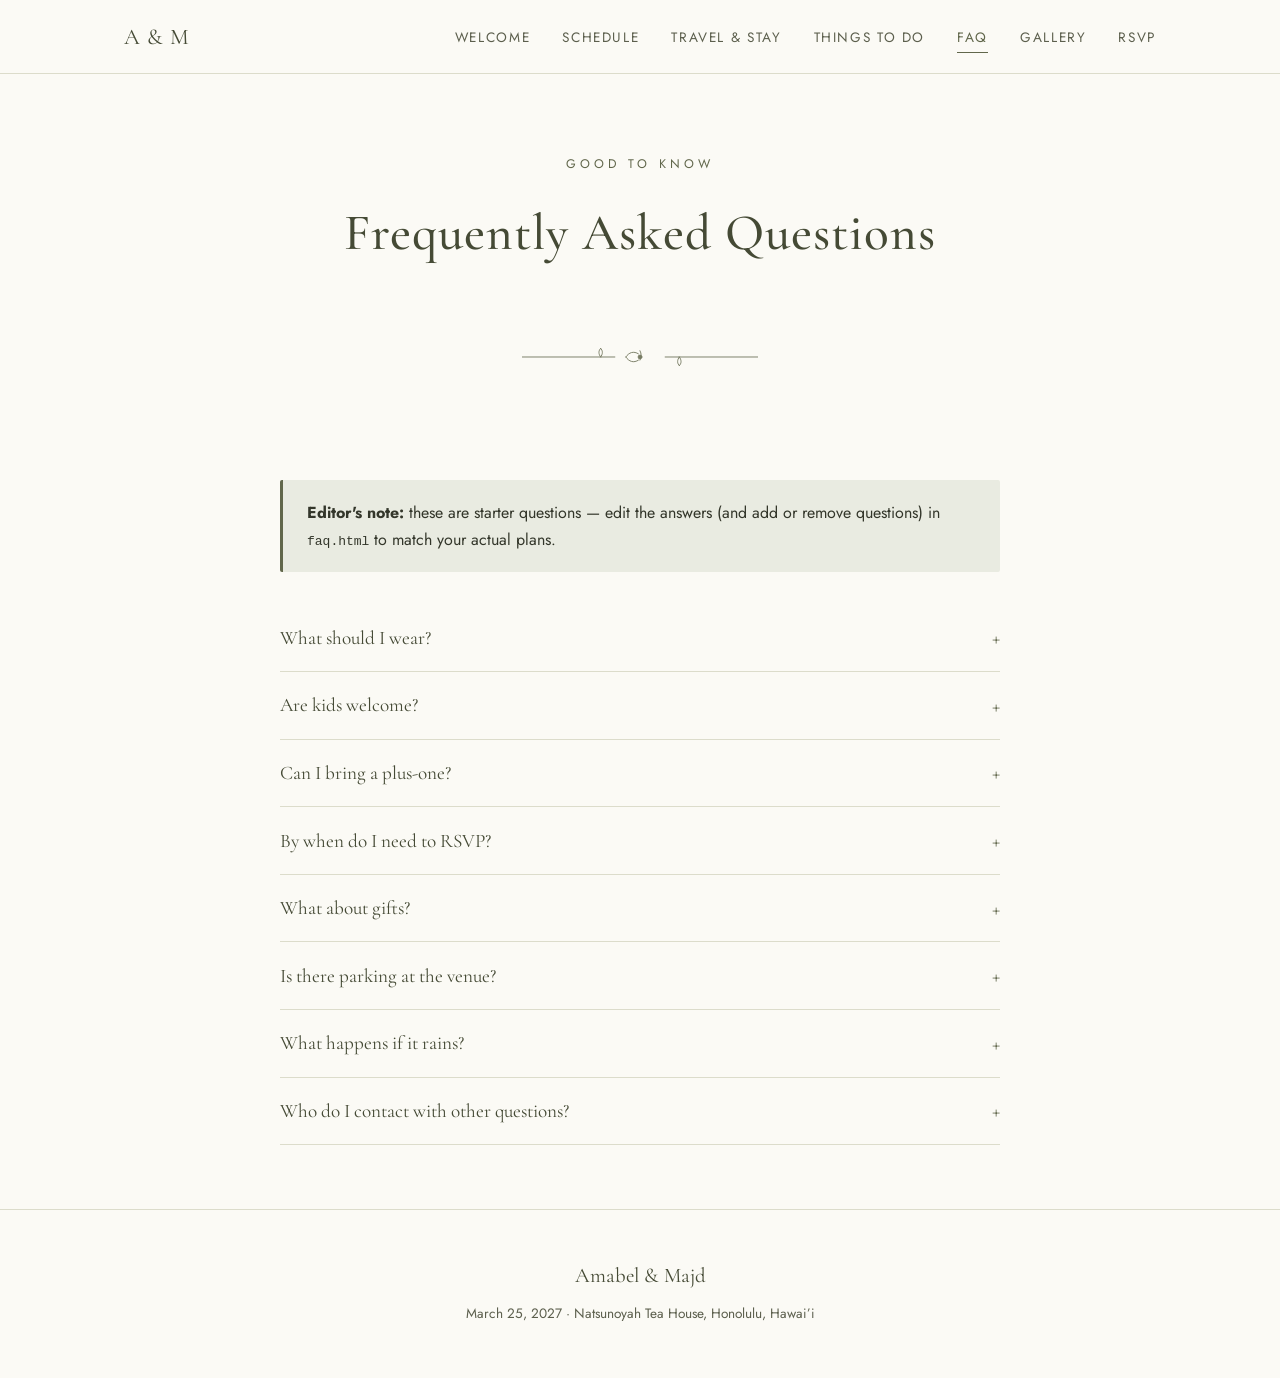
==== faq.html @ 3ba788f6 "Initial wedding website: Welcome, Schedule, Travel, Things to Do, FAQ, Gallery, RSVP pages Co-Author" ====
<!DOCTYPE html>
<html lang="en">
<head>
<meta charset="UTF-8">
<meta name="viewport" content="width=device-width, initial-scale=1.0">
<title>FAQ — Amabel & Majd</title>
<link rel="icon" href="images/favicon.svg" type="image/svg+xml">
<link rel="stylesheet" href="css/style.css">
</head>
<body>

<header class="site-header">
  <nav class="nav">
    <a href="index.html" class="nav-brand">A &amp; M</a>
    <button class="nav-toggle" aria-label="Toggle menu"><span></span><span></span><span></span></button>
    <ul class="nav-links">
      <li><a href="index.html">Welcome</a></li>
      <li><a href="schedule.html">Schedule</a></li>
      <li><a href="travel.html">Travel &amp; Stay</a></li>
      <li><a href="things-to-do.html">Things To Do</a></li>
      <li><a href="faq.html" class="active">FAQ</a></li>
      <li><a href="gallery.html">Gallery</a></li>
      <li><a href="rsvp.html">RSVP</a></li>
    </ul>
  </nav>
</header>

<main>
  <section class="hero" style="padding-bottom:1rem;">
    <span class="eyebrow">Good To Know</span>
    <h1 style="font-size:clamp(2.2rem,5vw,3.2rem);">Frequently Asked Questions</h1>
  </section>

  <div class="divider"><img src="images/divider.svg" alt=""></div>

  <section class="block">
    <div class="container">
      <div class="note-box">
        <strong>Editor's note:</strong> these are starter questions — edit the answers (and add
        or remove questions) in <code>faq.html</code> to match your actual plans.
      </div>

      <div class="faq-list">
        <div class="faq-item">
          <button class="faq-question"><span>What should I wear?</span><span class="icon">+</span></button>
          <div class="faq-answer"><p>
            We're calling it "garden elegant" — think soft, natural tones (sage, cream,
            terracotta, dusty blue) in breathable fabrics. Cocktail attire is a safe bet;
            the ceremony and reception will be outdoors, so leave the stilettos at home.
          </p></div>
        </div>
        <div class="faq-item">
          <button class="faq-question"><span>Are kids welcome?</span><span class="icon">+</span></button>
          <div class="faq-answer"><p>
            We love your little ones, but our wedding will be an adults-only celebration
            (with exceptions for immediate family). Thank you for understanding and for
            arranging care for the evening.
          </p></div>
        </div>
        <div class="faq-item">
          <button class="faq-question"><span>Can I bring a plus-one?</span><span class="icon">+</span></button>
          <div class="faq-answer"><p>
            Due to venue capacity, we're only able to accommodate the guests named on your
            invitation. Please check your invite or reach out to us directly if you have questions.
          </p></div>
        </div>
        <div class="faq-item">
          <button class="faq-question"><span>By when do I need to RSVP?</span><span class="icon">+</span></button>
          <div class="faq-answer"><p>
            Please RSVP by <strong>February 1, 2027</strong> using the form on our
            <a href="rsvp.html">RSVP page</a>.
          </p></div>
        </div>
        <div class="faq-item">
          <button class="faq-question"><span>What about gifts?</span><span class="icon">+</span></button>
          <div class="faq-answer"><p>
            Your presence is truly the only gift we need. If you'd like to celebrate with a
            gift, registry details will be shared closer to the date.
          </p></div>
        </div>
        <div class="faq-item">
          <button class="faq-question"><span>Is there parking at the venue?</span><span class="icon">+</span></button>
          <div class="faq-answer"><p>
            Yes, on-site parking will be available at Natsunoyah Tea House. See the
            <a href="travel.html">Travel &amp; Accommodations</a> page for directions and
            more on getting around.
          </p></div>
        </div>
        <div class="faq-item">
          <button class="faq-question"><span>What happens if it rains?</span><span class="icon">+</span></button>
          <div class="faq-answer"><p>
            The venue has a covered backup area, so the celebration will go on rain or
            shine. We'll share any last-minute changes directly with guests if needed.
          </p></div>
        </div>
        <div class="faq-item">
          <button class="faq-question"><span>Who do I contact with other questions?</span><span class="icon">+</span></button>
          <div class="faq-answer"><p>
            Feel free to reach out to either of us directly — we're happy to help with
            anything not covered here.
          </p></div>
        </div>
      </div>
    </div>
  </section>
</main>

<footer class="site-footer">
  <div class="footer-names">Amabel &amp; Majd</div>
  <p>March 25, 2027 &middot; Natsunoyah Tea House, Honolulu, Hawai&rsquo;i</p>
</footer>

<script src="js/script.js"></script>
</body>
</html>
---- css/style.css ----
/* ===========================================================
   Amabel & Majd — Wedding Site
   Elegant / natural / folklore theme
   =========================================================== */

@import url('https://fonts.googleapis.com/css2?family=Cormorant+Garamond:ital,wght@0,400;0,500;0,600;1,400&family=Jost:wght@300;400;500;600&display=swap');

:root {
  --sage: #61674B;
  --sage-dark: #454a35;
  --sage-light: #9aa07c;
  --sage-pale: #e9ebe1;
  --cream: #fbfaf5;
  --white: #ffffff;
  --ink: #33362a;
  --ink-soft: #5c5f4d;
  --border: #dcdccb;
  --shadow: 0 10px 30px rgba(51, 54, 42, 0.08);
  --max-width: 1080px;
  --serif: 'Cormorant Garamond', 'Times New Roman', serif;
  --sans: 'Jost', 'Helvetica Neue', Arial, sans-serif;
}

* { box-sizing: border-box; }

html { scroll-behavior: smooth; }

body {
  margin: 0;
  font-family: var(--sans);
  color: var(--ink);
  background: var(--cream);
  line-height: 1.7;
  -webkit-font-smoothing: antialiased;
}

img { max-width: 100%; display: block; }

a { color: inherit; text-decoration: none; }

h1, h2, h3, h4 {
  font-family: var(--serif);
  font-weight: 500;
  color: var(--sage-dark);
  margin: 0 0 0.5em;
  letter-spacing: 0.02em;
}

h1 { font-size: clamp(2.6rem, 6vw, 4.4rem); }
h2 { font-size: clamp(1.8rem, 4vw, 2.6rem); text-align: center; }
h3 { font-size: 1.5rem; }

p { margin: 0 0 1em; }

.eyebrow {
  display: block;
  font-family: var(--sans);
  font-size: 0.78rem;
  letter-spacing: 0.32em;
  text-transform: uppercase;
  color: var(--sage);
  text-align: center;
  margin-bottom: 0.9rem;
}

.container {
  max-width: var(--max-width);
  margin: 0 auto;
  padding: 0 1.5rem;
}

/* ---------- Header / Nav ---------- */

.site-header {
  position: sticky;
  top: 0;
  z-index: 100;
  background: rgba(251, 250, 245, 0.92);
  backdrop-filter: blur(6px);
  border-bottom: 1px solid var(--border);
}

.nav {
  display: flex;
  align-items: center;
  justify-content: space-between;
  padding: 1.1rem 1.5rem;
  max-width: var(--max-width);
  margin: 0 auto;
}

.nav-brand {
  font-family: var(--serif);
  font-size: 1.4rem;
  color: var(--sage-dark);
  letter-spacing: 0.05em;
}

.nav-links {
  display: flex;
  gap: 2rem;
  list-style: none;
  margin: 0;
  padding: 0;
}

.nav-links a {
  font-size: 0.85rem;
  letter-spacing: 0.12em;
  text-transform: uppercase;
  color: var(--ink-soft);
  padding-bottom: 0.3rem;
  border-bottom: 1px solid transparent;
  transition: color 0.2s, border-color 0.2s;
}

.nav-links a:hover,
.nav-links a.active {
  color: var(--sage);
  border-color: var(--sage);
}

.nav-toggle {
  display: none;
  background: none;
  border: none;
  cursor: pointer;
  padding: 0.4rem;
}

.nav-toggle span {
  display: block;
  width: 26px;
  height: 2px;
  background: var(--sage-dark);
  margin: 5px 0;
  transition: 0.25s;
}

@media (max-width: 780px) {
  .nav-toggle { display: block; }
  .nav-links {
    position: absolute;
    top: 100%;
    left: 0;
    right: 0;
    flex-direction: column;
    background: var(--cream);
    border-bottom: 1px solid var(--border);
    padding: 1rem 1.5rem 1.5rem;
    gap: 1rem;
    display: none;
  }
  .nav-links.open { display: flex; }
}

/* ---------- Hero ---------- */

.hero {
  text-align: center;
  padding: 5rem 1.5rem 4rem;
}

.hero .monogram-frame {
  width: 210px;
  margin: 0 auto 1.5rem;
}

.hero h1 {
  margin-bottom: 0.3rem;
}

.hero .names-sep {
  color: var(--sage-light);
  font-style: italic;
  margin: 0 0.4em;
}

.hero .date-line {
  font-family: var(--serif);
  font-size: 1.4rem;
  color: var(--ink-soft);
  margin-top: 0.6rem;
}

.hero .place-line {
  font-size: 0.95rem;
  letter-spacing: 0.15em;
  text-transform: uppercase;
  color: var(--sage);
  margin-top: 0.3rem;
}

/* ---------- Divider ---------- */

.divider {
  display: flex;
  align-items: center;
  justify-content: center;
  gap: 1rem;
  margin: 3rem auto;
  max-width: 320px;
}
.divider img { height: 22px; width: auto; opacity: 0.85; }

/* ---------- Countdown ---------- */

.countdown {
  display: flex;
  justify-content: center;
  gap: clamp(1rem, 4vw, 2.5rem);
  margin: 2.5rem 0;
  flex-wrap: wrap;
}

.countdown .unit {
  text-align: center;
  min-width: 70px;
}

.countdown .num {
  font-family: var(--serif);
  font-size: clamp(2rem, 5vw, 3rem);
  color: var(--sage-dark);
  display: block;
  line-height: 1;
}

.countdown .label {
  font-size: 0.7rem;
  letter-spacing: 0.18em;
  text-transform: uppercase;
  color: var(--ink-soft);
}

/* ---------- Sections ---------- */

section.block {
  padding: 4rem 0;
}

section.block.alt {
  background: var(--white);
  border-top: 1px solid var(--border);
  border-bottom: 1px solid var(--border);
}

.lede {
  max-width: 640px;
  margin: 0 auto 2.5rem;
  text-align: center;
  color: var(--ink-soft);
  font-size: 1.08rem;
}

/* ---------- Buttons ---------- */

.btn {
  display: inline-block;
  padding: 0.85rem 2.1rem;
  border: 1px solid var(--sage);
  color: var(--sage-dark);
  font-size: 0.82rem;
  letter-spacing: 0.16em;
  text-transform: uppercase;
  border-radius: 2px;
  transition: background 0.2s, color 0.2s;
  background: transparent;
}

.btn:hover { background: var(--sage); color: var(--white); }

.btn-solid {
  background: var(--sage);
  color: var(--white);
}
.btn-solid:hover { background: var(--sage-dark); }

.btn-row {
  display: flex;
  justify-content: center;
  gap: 1rem;
  flex-wrap: wrap;
  margin-top: 1.5rem;
}

/* ---------- Cards / grid ---------- */

.card-grid {
  display: grid;
  grid-template-columns: repeat(auto-fit, minmax(240px, 1fr));
  gap: 1.75rem;
}

.card {
  background: var(--white);
  border: 1px solid var(--border);
  border-radius: 4px;
  padding: 1.75rem;
  box-shadow: var(--shadow);
}

.card h3 {
  color: var(--sage-dark);
}

.card .tag {
  display: inline-block;
  font-size: 0.7rem;
  letter-spacing: 0.14em;
  text-transform: uppercase;
  color: var(--sage);
  border: 1px solid var(--sage-pale);
  background: var(--sage-pale);
  padding: 0.25rem 0.6rem;
  border-radius: 2px;
  margin-bottom: 0.75rem;
}

/* ---------- Timeline (schedule) ---------- */

.timeline {
  max-width: 640px;
  margin: 0 auto;
  position: relative;
  padding-left: 2.2rem;
  border-left: 1px solid var(--sage-light);
}

.timeline-item {
  position: relative;
  margin-bottom: 2.5rem;
}

.timeline-item::before {
  content: '';
  position: absolute;
  left: -2.55rem;
  top: 0.35rem;
  width: 10px;
  height: 10px;
  border-radius: 50%;
  background: var(--sage);
  border: 3px solid var(--cream);
  box-shadow: 0 0 0 1px var(--sage-light);
}

.timeline-item .time {
  font-family: var(--serif);
  font-size: 1.2rem;
  color: var(--sage-dark);
  display: block;
}

.timeline-item h3 { margin: 0.15rem 0 0.3rem; }
.timeline-item p { color: var(--ink-soft); margin-bottom: 0; }

/* ---------- FAQ accordion ---------- */

.faq-list { max-width: 720px; margin: 0 auto; }

.faq-item {
  border-bottom: 1px solid var(--border);
}

.faq-question {
  width: 100%;
  text-align: left;
  background: none;
  border: none;
  cursor: pointer;
  padding: 1.3rem 0;
  font-family: var(--serif);
  font-size: 1.2rem;
  color: var(--sage-dark);
  display: flex;
  justify-content: space-between;
  align-items: center;
  gap: 1rem;
}

.faq-question .icon {
  font-size: 1.3rem;
  color: var(--sage);
  transition: transform 0.25s;
  flex-shrink: 0;
}

.faq-item.open .faq-question .icon { transform: rotate(45deg); }

.faq-answer {
  max-height: 0;
  overflow: hidden;
  transition: max-height 0.3s ease;
  color: var(--ink-soft);
}

.faq-answer p { padding-bottom: 1.3rem; }

/* ---------- Map / travel ---------- */

.map-frame {
  width: 100%;
  height: 380px;
  border: 1px solid var(--border);
  border-radius: 4px;
  overflow: hidden;
  box-shadow: var(--shadow);
}
.map-frame iframe { width: 100%; height: 100%; border: 0; }

.venue-address {
  text-align: center;
  font-size: 1.05rem;
  color: var(--ink-soft);
  margin-top: 1rem;
}

/* ---------- Gallery ---------- */

.gallery-grid {
  display: grid;
  grid-template-columns: repeat(auto-fill, minmax(220px, 1fr));
  gap: 0.75rem;
}

.gallery-grid figure {
  margin: 0;
  overflow: hidden;
  border-radius: 3px;
  aspect-ratio: 4 / 5;
  background: var(--sage-pale);
  cursor: pointer;
}

.gallery-grid img {
  width: 100%;
  height: 100%;
  object-fit: cover;
  transition: transform 0.4s ease;
}

.gallery-grid figure:hover img { transform: scale(1.05); }

.gallery-placeholder {
  width: 100%;
  height: 100%;
  display: flex;
  align-items: center;
  justify-content: center;
  color: var(--sage);
  font-family: var(--serif);
  font-size: 0.95rem;
  text-align: center;
  padding: 1rem;
}

.lightbox {
  position: fixed;
  inset: 0;
  background: rgba(51, 54, 42, 0.92);
  display: none;
  align-items: center;
  justify-content: center;
  z-index: 200;
  padding: 2rem;
}
.lightbox.open { display: flex; }
.lightbox img { max-width: 90vw; max-height: 85vh; border-radius: 3px; }
.lightbox-close {
  position: absolute;
  top: 1.5rem;
  right: 1.8rem;
  color: var(--white);
  font-size: 2rem;
  cursor: pointer;
  line-height: 1;
}

/* ---------- Footer ---------- */

.site-footer {
  text-align: center;
  padding: 3rem 1.5rem 2.5rem;
  color: var(--ink-soft);
  font-size: 0.85rem;
  border-top: 1px solid var(--border);
}

.site-footer .footer-names {
  font-family: var(--serif);
  font-size: 1.3rem;
  color: var(--sage-dark);
  margin-bottom: 0.5rem;
}

/* ---------- Misc ---------- */

.note-box {
  background: var(--sage-pale);
  border-left: 3px solid var(--sage);
  padding: 1.2rem 1.5rem;
  border-radius: 2px;
  max-width: 720px;
  margin: 0 auto 2rem;
}

ul.plain { padding-left: 1.2rem; color: var(--ink-soft); }
ul.plain li { margin-bottom: 0.5rem; }

.two-col {
  display: grid;
  grid-template-columns: 1fr 1fr;
  gap: 2.5rem;
}
@media (max-width: 720px) {
  .two-col { grid-template-columns: 1fr; }
}
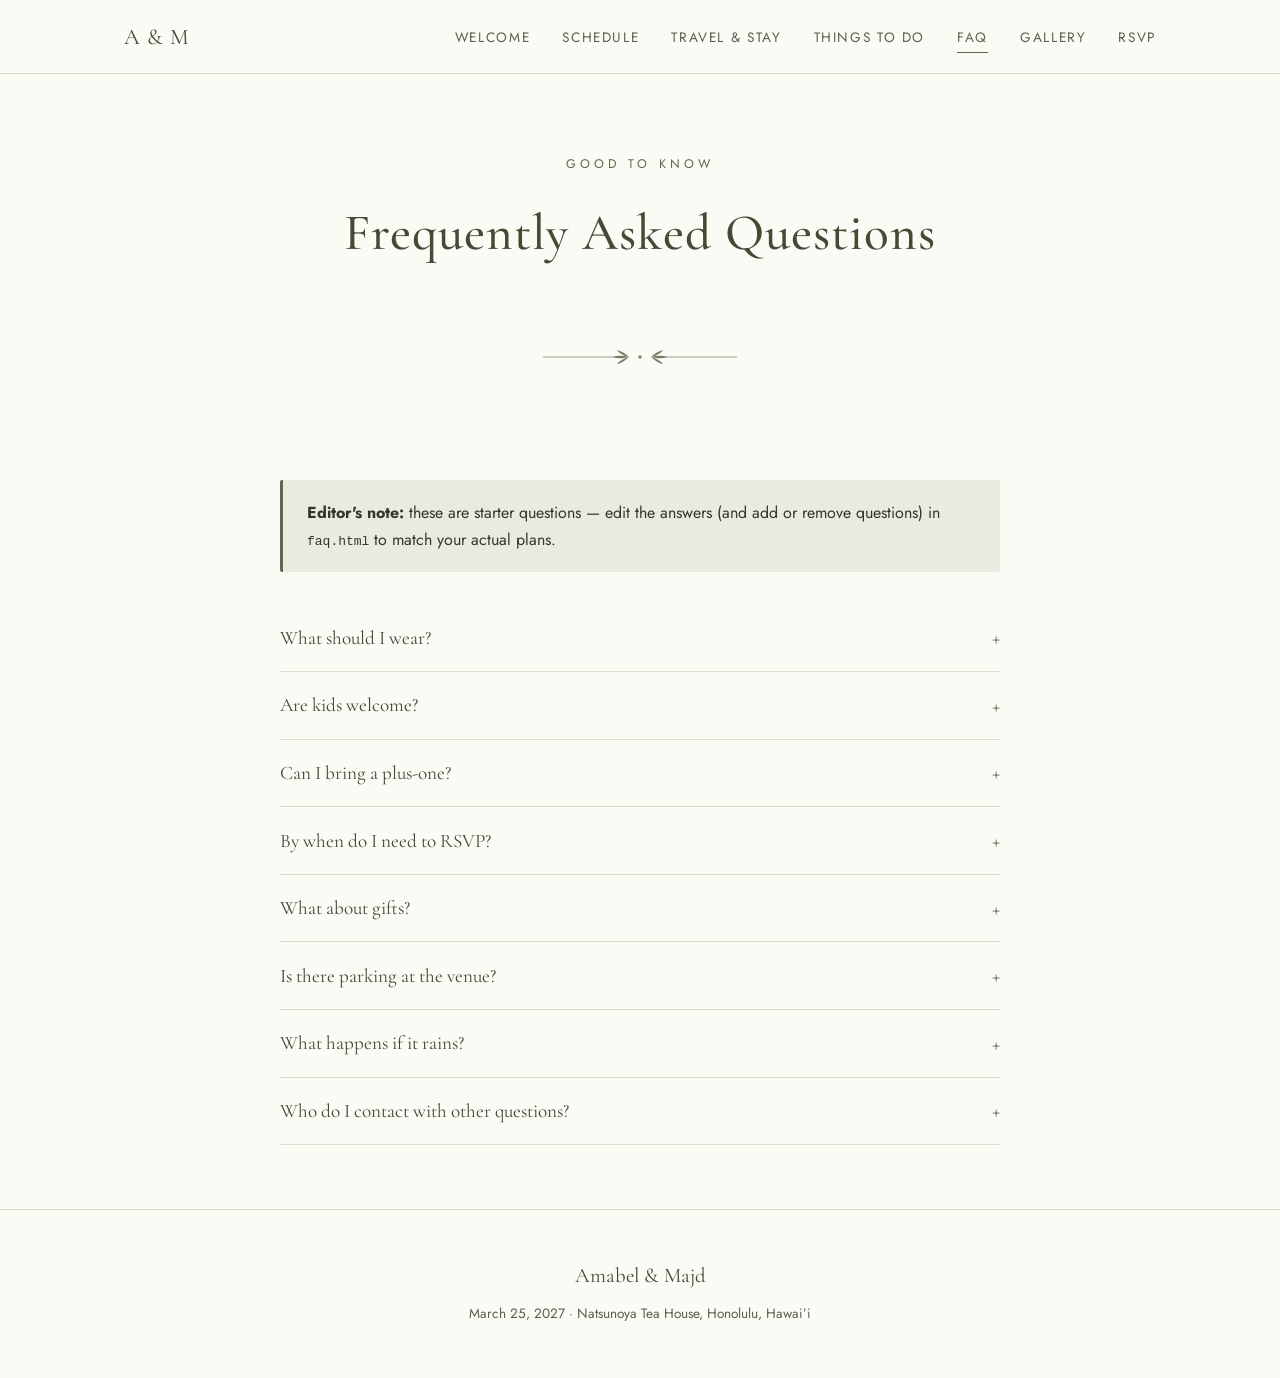
==== commit 5eb1ed36: "Fix venue spelling, restructure travel page, add tropical wreath/divider art - Fix "Natsunoyah" -> "" ====
--- a/faq.html
+++ b/faq.html
@@ -81,7 +81,7 @@
         <div class="faq-item">
           <button class="faq-question"><span>Is there parking at the venue?</span><span class="icon">+</span></button>
           <div class="faq-answer"><p>
-            Yes, on-site parking will be available at Natsunoyah Tea House. See the
+            Yes, on-site parking will be available at Natsunoya Tea House. See the
             <a href="travel.html">Travel &amp; Accommodations</a> page for directions and
             more on getting around.
           </p></div>
@@ -107,7 +107,7 @@
 
 <footer class="site-footer">
   <div class="footer-names">Amabel &amp; Majd</div>
-  <p>March 25, 2027 &middot; Natsunoyah Tea House, Honolulu, Hawai&rsquo;i</p>
+  <p>March 25, 2027 &middot; Natsunoya Tea House, Honolulu, Hawai&rsquo;i</p>
 </footer>
 
 <script src="js/script.js"></script>
--- a/css/style.css
+++ b/css/style.css
@@ -409,6 +409,22 @@
 }
 .map-frame iframe { width: 100%; height: 100%; border: 0; }
 
+.form-frame {
+  max-width: 720px;
+  margin: 0 auto;
+  border: 1px solid var(--border);
+  border-radius: 4px;
+  overflow: hidden;
+  box-shadow: var(--shadow);
+  background: var(--white);
+}
+.form-frame iframe {
+  width: 100%;
+  height: 1400px;
+  border: 0;
+  display: block;
+}
+
 .venue-address {
   text-align: center;
   font-size: 1.05rem;
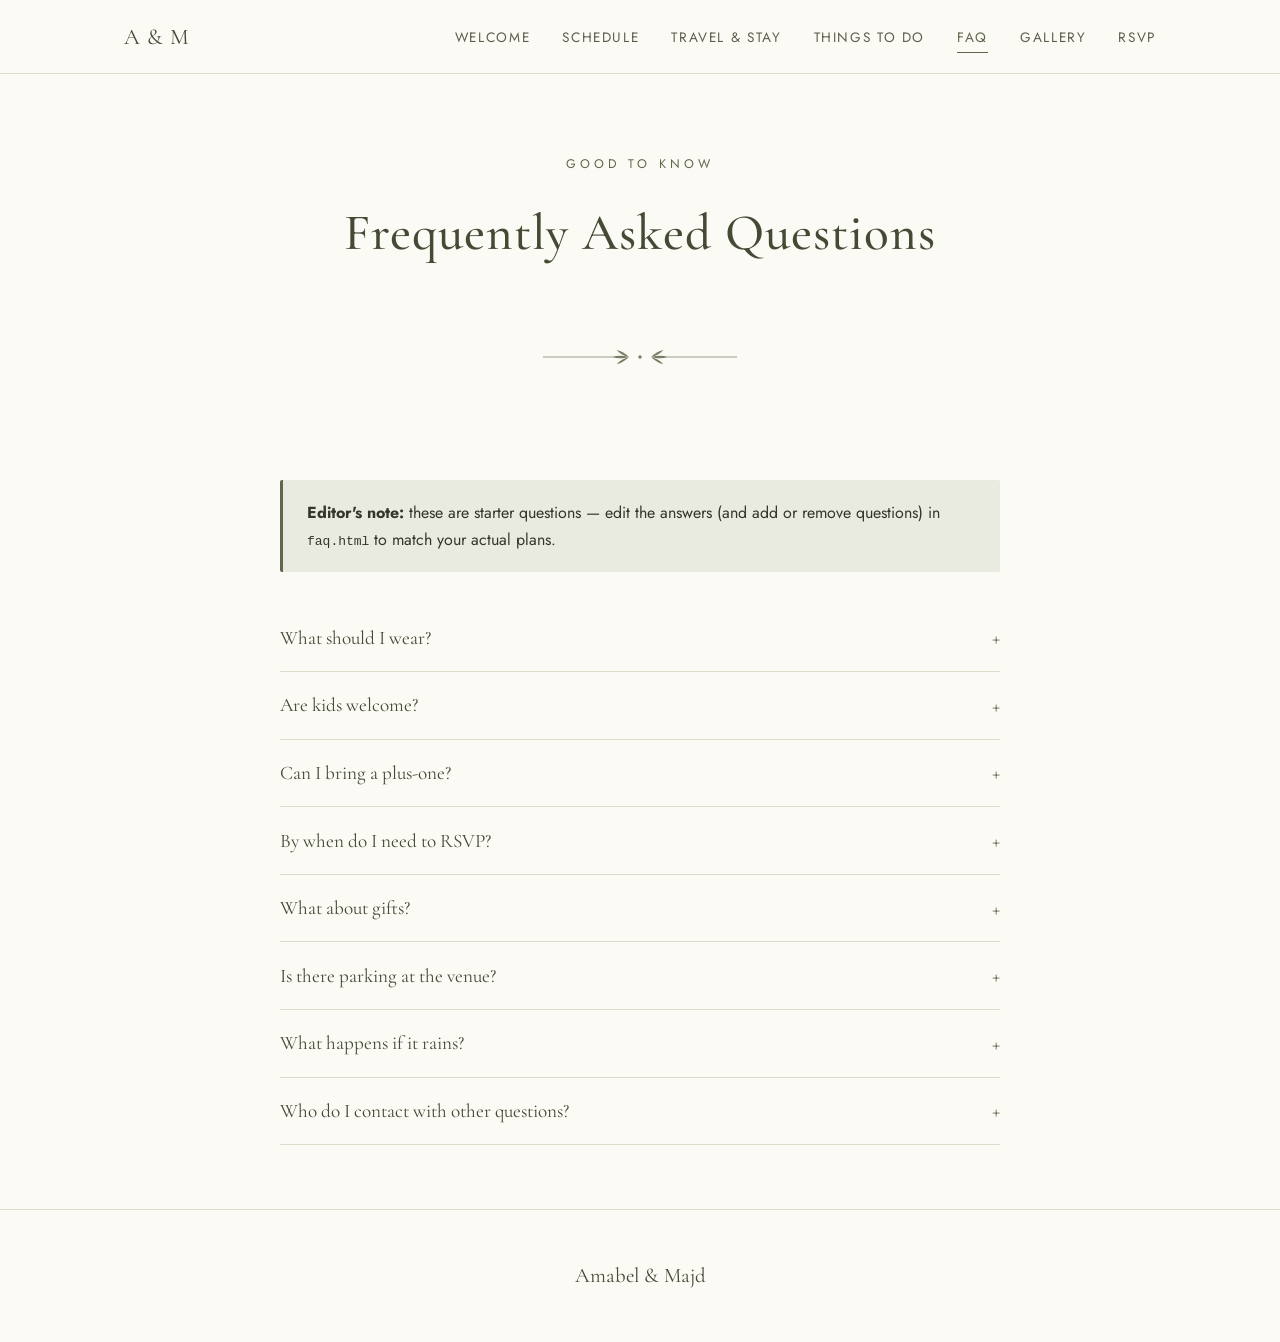
==== commit 9f0b9899: "Remove date/venue line from site footer Co-Authored-By: Claude Sonnet 5 <noreply@anthropic.com> Clau" ====
--- a/faq.html
+++ b/faq.html
@@ -107,7 +107,6 @@
 
 <footer class="site-footer">
   <div class="footer-names">Amabel &amp; Majd</div>
-  <p>March 25, 2027 &middot; Natsunoya Tea House, Honolulu, Hawai&rsquo;i</p>
 </footer>
 
 <script src="js/script.js"></script>
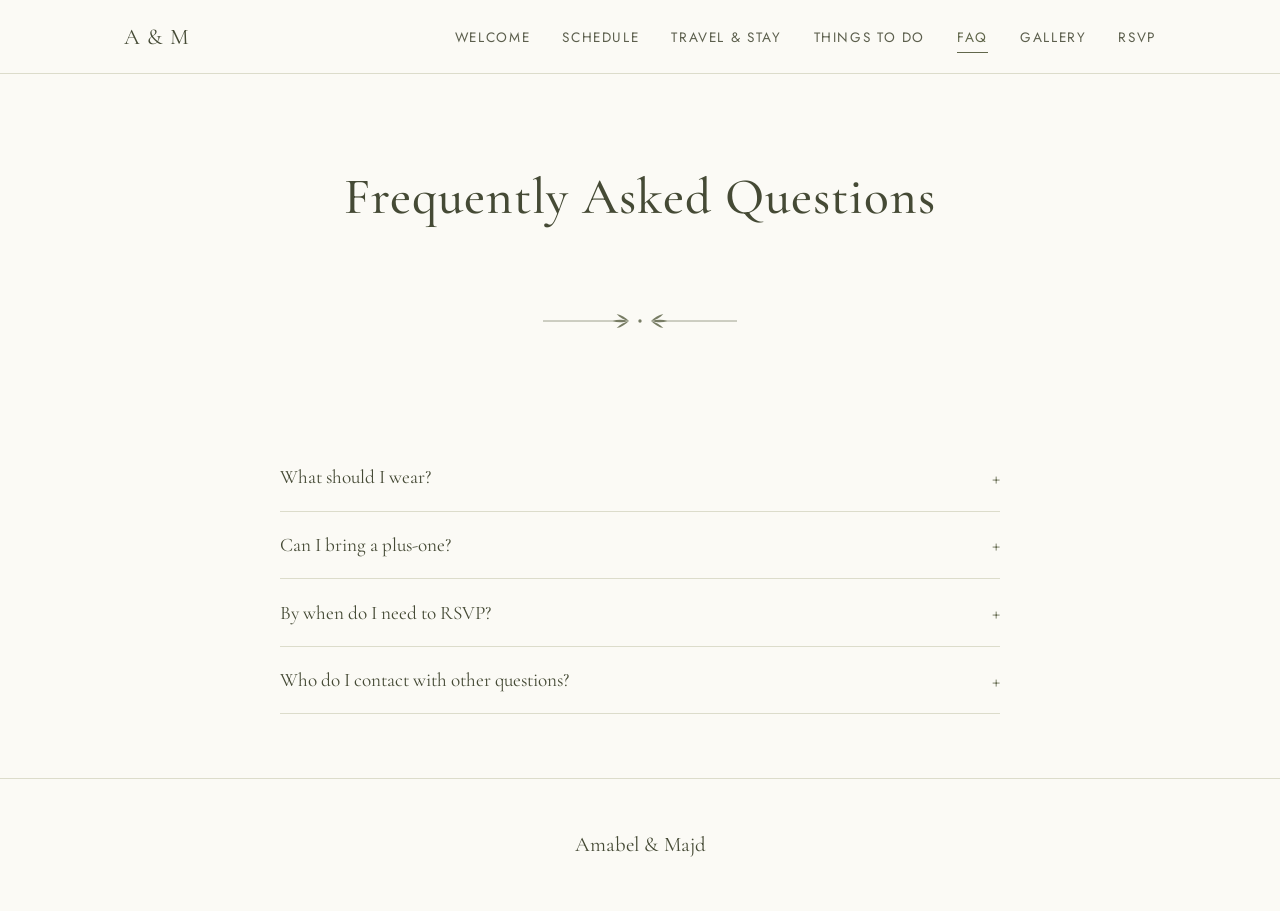
==== commit 976e393f: "Update Natsunoya photos, trim FAQ/schedule content, add photo captions - Replace Natsunoya historica" ====
--- a/faq.html
+++ b/faq.html
@@ -27,7 +27,6 @@
 
 <main>
   <section class="hero" style="padding-bottom:1rem;">
-    <span class="eyebrow">Good To Know</span>
     <h1 style="font-size:clamp(2.2rem,5vw,3.2rem);">Frequently Asked Questions</h1>
   </section>
 
@@ -35,62 +34,29 @@
 
   <section class="block">
     <div class="container">
-      <div class="note-box">
-        <strong>Editor's note:</strong> these are starter questions — edit the answers (and add
-        or remove questions) in <code>faq.html</code> to match your actual plans.
-      </div>
-
       <div class="faq-list">
         <div class="faq-item">
           <button class="faq-question"><span>What should I wear?</span><span class="icon">+</span></button>
           <div class="faq-answer"><p>
-            We're calling it "garden elegant" — think soft, natural tones (sage, cream,
-            terracotta, dusty blue) in breathable fabrics. Cocktail attire is a safe bet;
-            the ceremony and reception will be outdoors, so leave the stilettos at home.
-          </p></div>
-        </div>
-        <div class="faq-item">
-          <button class="faq-question"><span>Are kids welcome?</span><span class="icon">+</span></button>
-          <div class="faq-answer"><p>
-            We love your little ones, but our wedding will be an adults-only celebration
-            (with exceptions for immediate family). Thank you for understanding and for
-            arranging care for the evening.
+            Please dress in whatever makes you feel most comfortable and confident. For
+            inspiration, look toward &lsquo;aloha formal&rsquo;, &lsquo;festive&rsquo;, or
+            &lsquo;semi-formal&rsquo; wedding attire.
           </p></div>
         </div>
         <div class="faq-item">
           <button class="faq-question"><span>Can I bring a plus-one?</span><span class="icon">+</span></button>
           <div class="faq-answer"><p>
-            Due to venue capacity, we're only able to accommodate the guests named on your
-            invitation. Please check your invite or reach out to us directly if you have questions.
+            If you want to bring a plus one that is not listed on your invitation, please
+            contact us ASAP. We will do our best to accommodate you but can't make any
+            guarantees.
           </p></div>
         </div>
         <div class="faq-item">
           <button class="faq-question"><span>By when do I need to RSVP?</span><span class="icon">+</span></button>
           <div class="faq-answer"><p>
-            Please RSVP by <strong>February 1, 2027</strong> using the form on our
+            RSVPing as soon as possible is very appreciated as it helps us plan! Please
+            RSVP by <strong>January 15, 2027</strong> using the form on our
             <a href="rsvp.html">RSVP page</a>.
-          </p></div>
-        </div>
-        <div class="faq-item">
-          <button class="faq-question"><span>What about gifts?</span><span class="icon">+</span></button>
-          <div class="faq-answer"><p>
-            Your presence is truly the only gift we need. If you'd like to celebrate with a
-            gift, registry details will be shared closer to the date.
-          </p></div>
-        </div>
-        <div class="faq-item">
-          <button class="faq-question"><span>Is there parking at the venue?</span><span class="icon">+</span></button>
-          <div class="faq-answer"><p>
-            Yes, on-site parking will be available at Natsunoya Tea House. See the
-            <a href="travel.html">Travel &amp; Accommodations</a> page for directions and
-            more on getting around.
-          </p></div>
-        </div>
-        <div class="faq-item">
-          <button class="faq-question"><span>What happens if it rains?</span><span class="icon">+</span></button>
-          <div class="faq-answer"><p>
-            The venue has a covered backup area, so the celebration will go on rain or
-            shine. We'll share any last-minute changes directly with guests if needed.
           </p></div>
         </div>
         <div class="faq-item">
--- a/css/style.css
+++ b/css/style.css
@@ -355,6 +355,16 @@
 .timeline-item h3 { margin: 0.15rem 0 0.3rem; }
 .timeline-item p { color: var(--ink-soft); margin-bottom: 0; }
 
+.timeline-subhead {
+  max-width: 640px;
+  margin: 0 auto 1rem;
+  font-family: var(--sans);
+  font-size: 0.78rem;
+  letter-spacing: 0.28em;
+  text-transform: uppercase;
+  color: var(--sage-dark);
+}
+
 /* ---------- FAQ accordion ---------- */
 
 .faq-list { max-width: 720px; margin: 0 auto; }
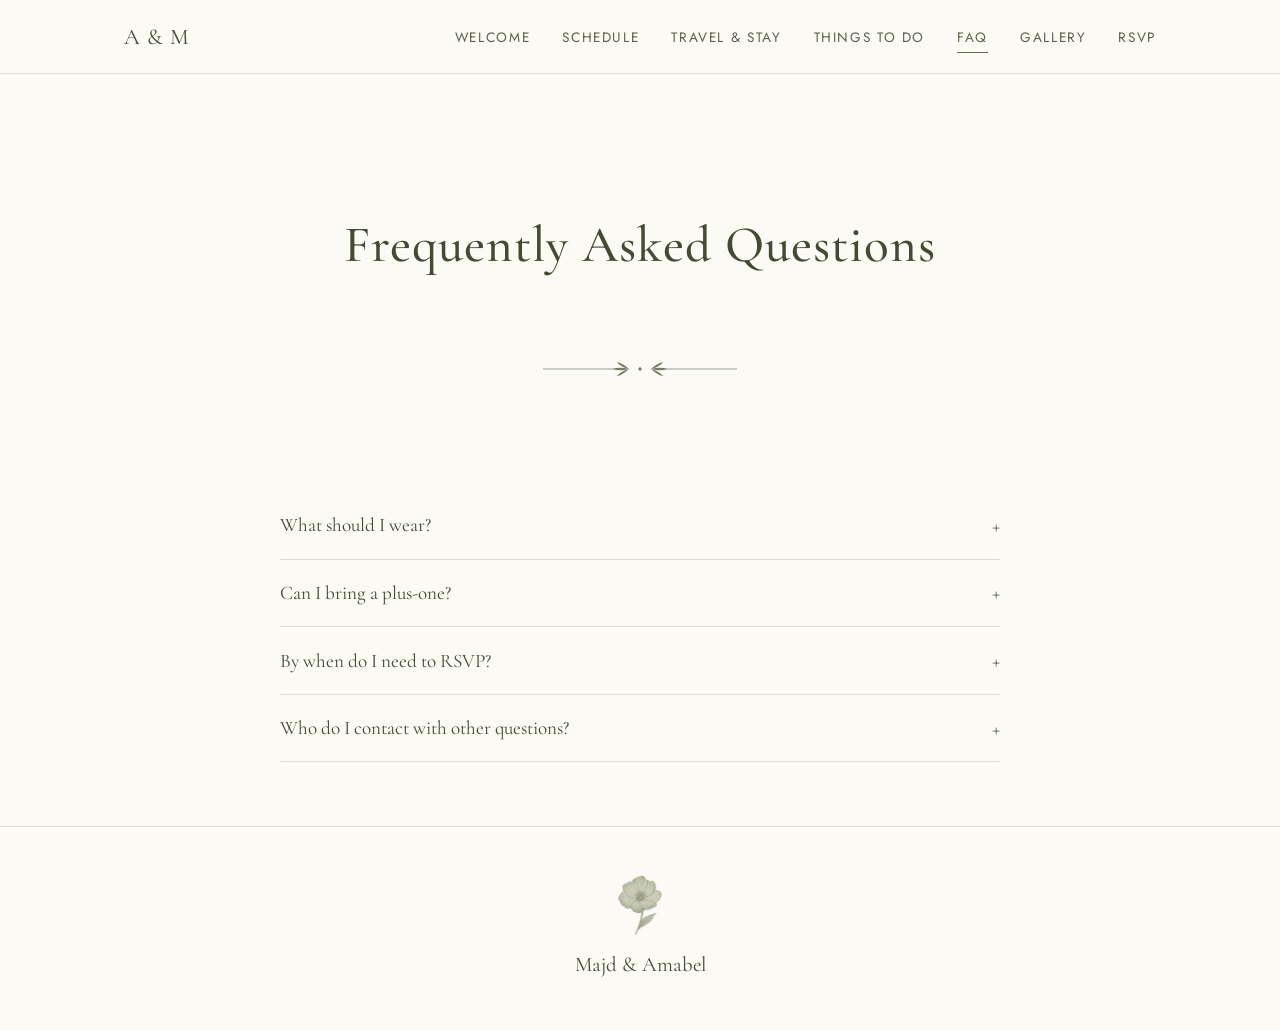
==== commit 8858b256: "Add floral decor accents and swap name order to Majd & Amabel Incorporate hand-cropped botanical ill" ====
--- a/faq.html
+++ b/faq.html
@@ -3,7 +3,7 @@
 <head>
 <meta charset="UTF-8">
 <meta name="viewport" content="width=device-width, initial-scale=1.0">
-<title>FAQ — Amabel & Majd</title>
+<title>FAQ — Majd & Amabel</title>
 <link rel="icon" href="images/favicon.svg" type="image/svg+xml">
 <link rel="stylesheet" href="css/style.css">
 </head>
@@ -72,7 +72,8 @@
 </main>
 
 <footer class="site-footer">
-  <div class="footer-names">Amabel &amp; Majd</div>
+  <img class="footer-sprig" src="images/decor/flower-single.png" alt="">
+  <div class="footer-names">Majd &amp; Amabel</div>
 </footer>
 
 <script src="js/script.js"></script>
--- a/css/style.css
+++ b/css/style.css
@@ -158,7 +158,7 @@
 
 .hero {
   text-align: center;
-  padding: 5rem 1.5rem 4rem;
+  padding: 8rem 1.5rem 8rem;
 }
 
 .hero .monogram-frame {
@@ -166,9 +166,47 @@
   margin: 0 auto 1.5rem;
 }
 
+.hero-decorated {
+  position: relative;
+  overflow: hidden;
+}
+
+.hero-decor {
+  position: absolute;
+  width: clamp(390px, 60vw, 740px);
+  height: auto;
+  opacity: 0.85;
+  pointer-events: none;
+  z-index: 0;
+}
+
+.hero-decor-right {
+  top: -0.5rem;
+  right: 30rem;
+  transform: scaleX(-1);
+}
+
+.hero-decorated > *:not(.hero-decor) {
+  position: relative;
+  z-index: 1;
+}
+
+@media (max-width: 640px) {
+  .hero-decor { width: 150px; opacity: 0.6; }
+}
+
 .hero h1 {
   margin-bottom: 0.3rem;
 }
+
+.hero h1.hero-names {
+  display: grid;
+  grid-template-columns: 1fr auto 1fr;
+  align-items: baseline;
+}
+
+.hero-names .name-left { text-align: right; }
+.hero-names .name-right { text-align: left; }
 
 .hero .names-sep {
   color: var(--sage-light);
@@ -202,6 +240,16 @@
   max-width: 320px;
 }
 .divider img { height: 22px; width: auto; opacity: 0.85; }
+
+.divider-floral {
+  max-width: 800px;
+  margin-top: -3rem;
+}
+.divider-floral img {
+  height: auto;
+  width: 100%;
+  opacity: 0.9;
+}
 
 /* ---------- Countdown ---------- */
 
@@ -435,6 +483,160 @@
   display: block;
 }
 
+/* ---------- RSVP form ---------- */
+
+.rsvp-panel {
+  max-width: 640px;
+  margin: 0 auto;
+  background: var(--white);
+  border: 1px solid var(--border);
+  border-radius: 4px;
+  box-shadow: var(--shadow);
+  padding: 2.25rem clamp(1.5rem, 5vw, 3rem);
+}
+
+.rsvp-field {
+  margin-bottom: 1.8rem;
+}
+
+.rsvp-field:last-of-type {
+  margin-bottom: 0;
+}
+
+.rsvp-field-label {
+  display: block;
+  font-family: var(--sans);
+  font-size: 0.78rem;
+  letter-spacing: 0.14em;
+  text-transform: uppercase;
+  color: var(--sage-dark);
+  margin-bottom: 0.7rem;
+}
+
+.rsvp-field input[type="text"],
+.rsvp-field input[type="email"],
+.rsvp-field textarea {
+  width: 100%;
+  padding: 0.85rem 1rem;
+  border: 1px solid var(--border);
+  border-radius: 3px;
+  background: var(--cream);
+  font-family: var(--sans);
+  font-size: 1rem;
+  color: var(--ink);
+  transition: border-color 0.2s, background 0.2s;
+}
+
+.rsvp-field input[type="text"]:focus,
+.rsvp-field input[type="email"]:focus,
+.rsvp-field textarea:focus {
+  outline: none;
+  border-color: var(--sage);
+  background: var(--white);
+}
+
+.rsvp-field textarea {
+  min-height: 100px;
+  resize: vertical;
+  font-family: var(--sans);
+  line-height: 1.6;
+}
+
+.rsvp-hint {
+  font-size: 0.85rem;
+  color: var(--ink-soft);
+  margin: 0.7rem 0 0;
+}
+
+.choice-group {
+  display: flex;
+  gap: 0.6rem;
+  flex-wrap: wrap;
+}
+
+.choice {
+  position: relative;
+  display: inline-block;
+}
+
+.choice input {
+  position: absolute;
+  inset: 0;
+  opacity: 0;
+  margin: 0;
+  cursor: pointer;
+}
+
+.choice label {
+  display: inline-block;
+  padding: 0.65rem 1.3rem;
+  border: 1px solid var(--sage);
+  border-radius: 2px;
+  font-size: 0.82rem;
+  letter-spacing: 0.1em;
+  text-transform: uppercase;
+  color: var(--sage-dark);
+  cursor: pointer;
+  transition: background 0.2s, color 0.2s;
+}
+
+.choice input:checked + label {
+  background: var(--sage);
+  color: var(--white);
+}
+
+.choice input:focus-visible + label {
+  outline: 2px solid var(--sage-dark);
+  outline-offset: 2px;
+}
+
+.rsvp-submit-row {
+  text-align: center;
+  margin-top: 2.4rem;
+}
+
+.rsvp-submit-row .btn {
+  min-width: 200px;
+}
+
+.rsvp-submit-row .btn:disabled {
+  opacity: 0.6;
+  cursor: default;
+}
+
+.rsvp-thanks {
+  display: none;
+  text-align: center;
+}
+
+.rsvp-thanks.show {
+  display: block;
+}
+
+.rsvp-thanks .rsvp-thanks-bow {
+  width: 60px;
+  height: auto;
+  margin: 0 auto 1rem;
+}
+
+.rsvp-thanks h3 {
+  color: var(--sage-dark);
+}
+
+.rsvp-thanks p {
+  color: var(--ink-soft);
+  margin-bottom: 0;
+}
+
+.rsvp-error {
+  display: none;
+  margin-top: 1.5rem;
+}
+
+.rsvp-error.show {
+  display: block;
+}
+
 .venue-address {
   text-align: center;
   font-size: 1.05rem;
@@ -520,6 +722,13 @@
   margin-bottom: 0.5rem;
 }
 
+.footer-sprig {
+  width: 44px;
+  height: auto;
+  margin: 0 auto 0.75rem;
+  opacity: 0.8;
+}
+
 /* ---------- Misc ---------- */
 
 .note-box {
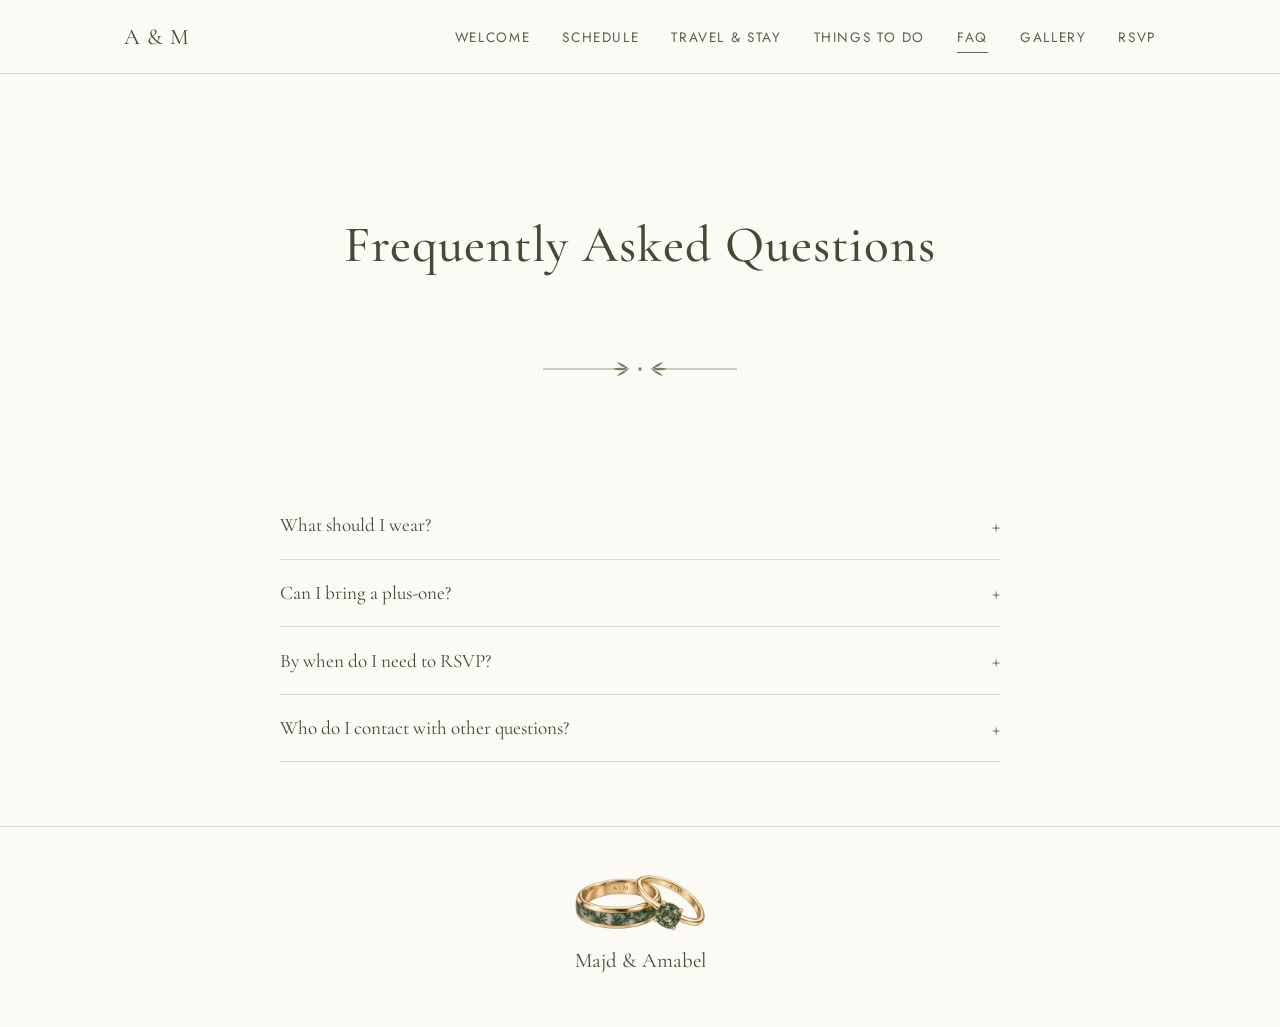
==== commit 4227fcac: "Replace footer flower with cutout rings image Co-Authored-By: Claude Sonnet 5 <noreply@anthropic.com" ====
--- a/faq.html
+++ b/faq.html
@@ -72,7 +72,7 @@
 </main>
 
 <footer class="site-footer">
-  <img class="footer-sprig" src="images/decor/flower-single.png" alt="">
+  <img class="footer-sprig" src="images/decor/rings.png" alt="">
   <div class="footer-names">Majd &amp; Amabel</div>
 </footer>
 
--- a/css/style.css
+++ b/css/style.css
@@ -46,7 +46,7 @@
   letter-spacing: 0.02em;
 }
 
-h1 { font-size: clamp(2.6rem, 6vw, 4.4rem); }
+h1 { font-size: var(--name-size, clamp(2.6rem, 6vw, 4.4rem)); }
 h2 { font-size: clamp(1.8rem, 4vw, 2.6rem); text-align: center; }
 h3 { font-size: 1.5rem; }
 
@@ -168,12 +168,13 @@
 
 .hero-decorated {
   position: relative;
-  overflow: hidden;
+  --name-size: clamp(2.6rem, 6vw, 4.4rem);
 }
 
 .hero-decor {
   position: absolute;
-  width: clamp(390px, 60vw, 740px);
+  width: calc(var(--name-size) * 10.5);
+  max-width: none;
   height: auto;
   opacity: 0.85;
   pointer-events: none;
@@ -182,17 +183,13 @@
 
 .hero-decor-right {
   top: -0.5rem;
-  right: 30rem;
+  left: calc(var(--name-size) * 0.85);
   transform: scaleX(-1);
 }
 
 .hero-decorated > *:not(.hero-decor) {
   position: relative;
   z-index: 1;
-}
-
-@media (max-width: 640px) {
-  .hero-decor { width: 150px; opacity: 0.6; }
 }
 
 .hero h1 {
@@ -242,7 +239,8 @@
 .divider img { height: 22px; width: auto; opacity: 0.85; }
 
 .divider-floral {
-  max-width: 800px;
+  width: min(800px, 90vw);
+  max-width: none;
   margin-top: -3rem;
 }
 .divider-floral img {
@@ -723,10 +721,10 @@
 }
 
 .footer-sprig {
-  width: 44px;
+  width: 130px;
   height: auto;
   margin: 0 auto 0.75rem;
-  opacity: 0.8;
+  opacity: 0.95;
 }
 
 /* ---------- Misc ---------- */
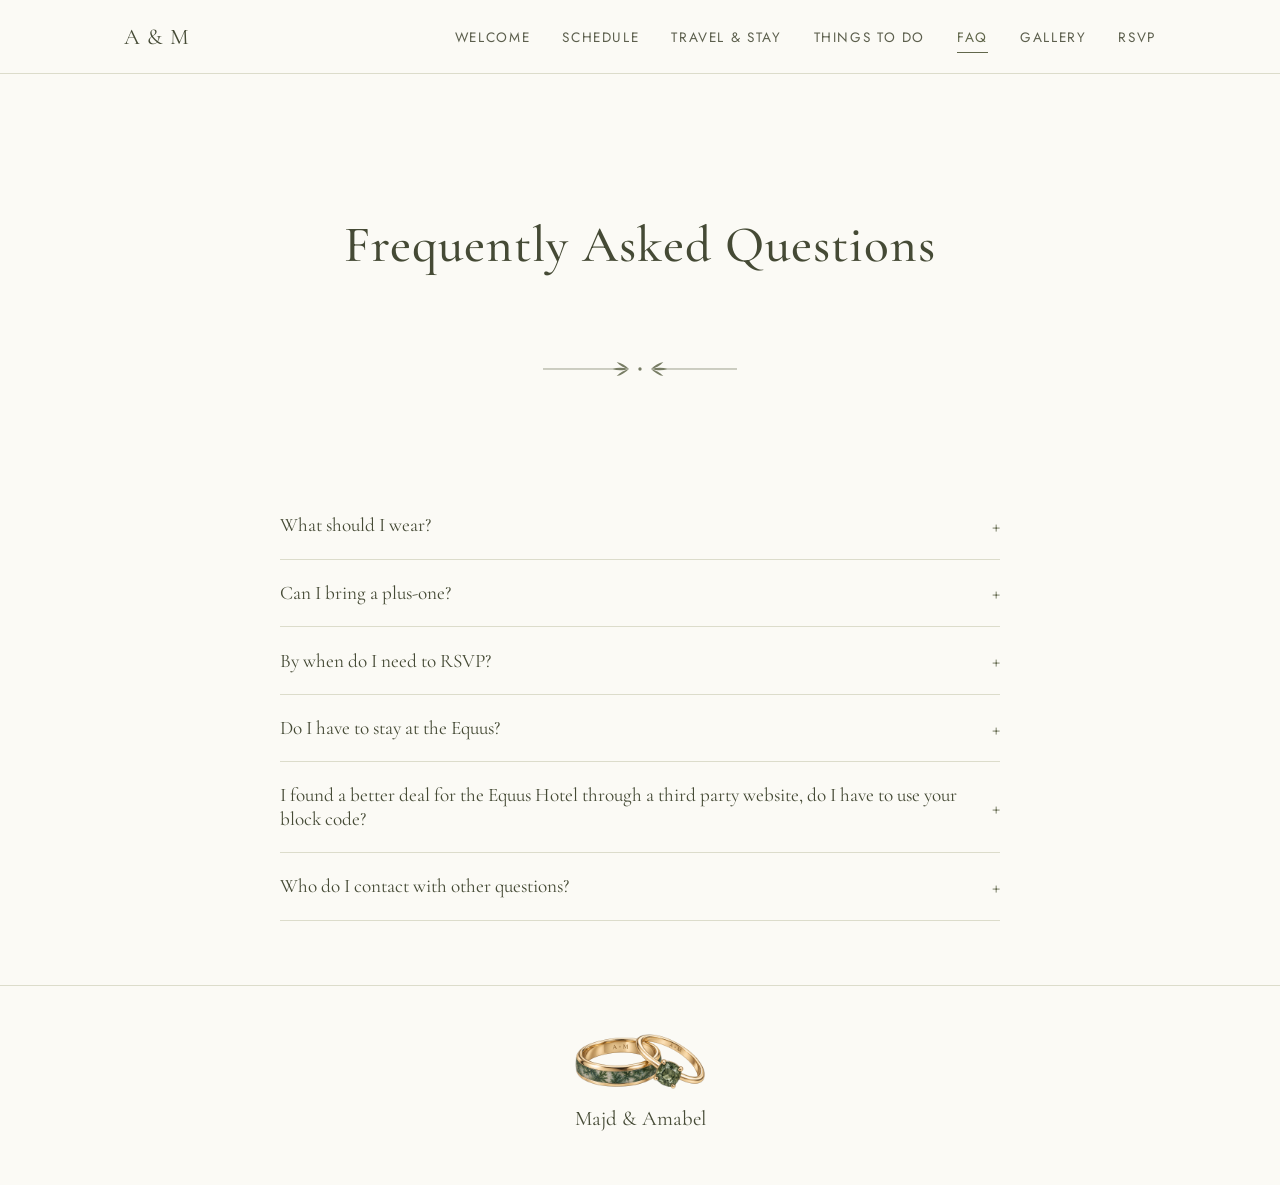
==== commit 48bf3a5f: "Add FAQ entries about the Equus hotel block and third-party bookings Co-Authored-By: Claude Sonnet 5" ====
--- a/faq.html
+++ b/faq.html
@@ -60,6 +60,22 @@
           </p></div>
         </div>
         <div class="faq-item">
+          <button class="faq-question"><span>Do I have to stay at the Equus?</span><span class="icon">+</span></button>
+          <div class="faq-answer"><p>
+            Absolutely not, stay wherever you like!
+          </p></div>
+        </div>
+        <div class="faq-item">
+          <button class="faq-question"><span>I found a better deal for the Equus Hotel through a third party website, do I have to use your block code?</span><span class="icon">+</span></button>
+          <div class="faq-answer"><p>
+            If you trust the third party, go ahead and book there! A couple things to keep in
+            mind: 1) Third parties often don&rsquo;t mention the mandatory amenity fee so that
+            they can advertise the lower prices &mdash; expect to pay an extra +$27/night once
+            checking into the hotel. 2) If the prices are similar, go with our hotel block,
+            which will get you a better room (their king instead of their queen).
+          </p></div>
+        </div>
+        <div class="faq-item">
           <button class="faq-question"><span>Who do I contact with other questions?</span><span class="icon">+</span></button>
           <div class="faq-answer"><p>
             Feel free to reach out to either of us directly — we're happy to help with
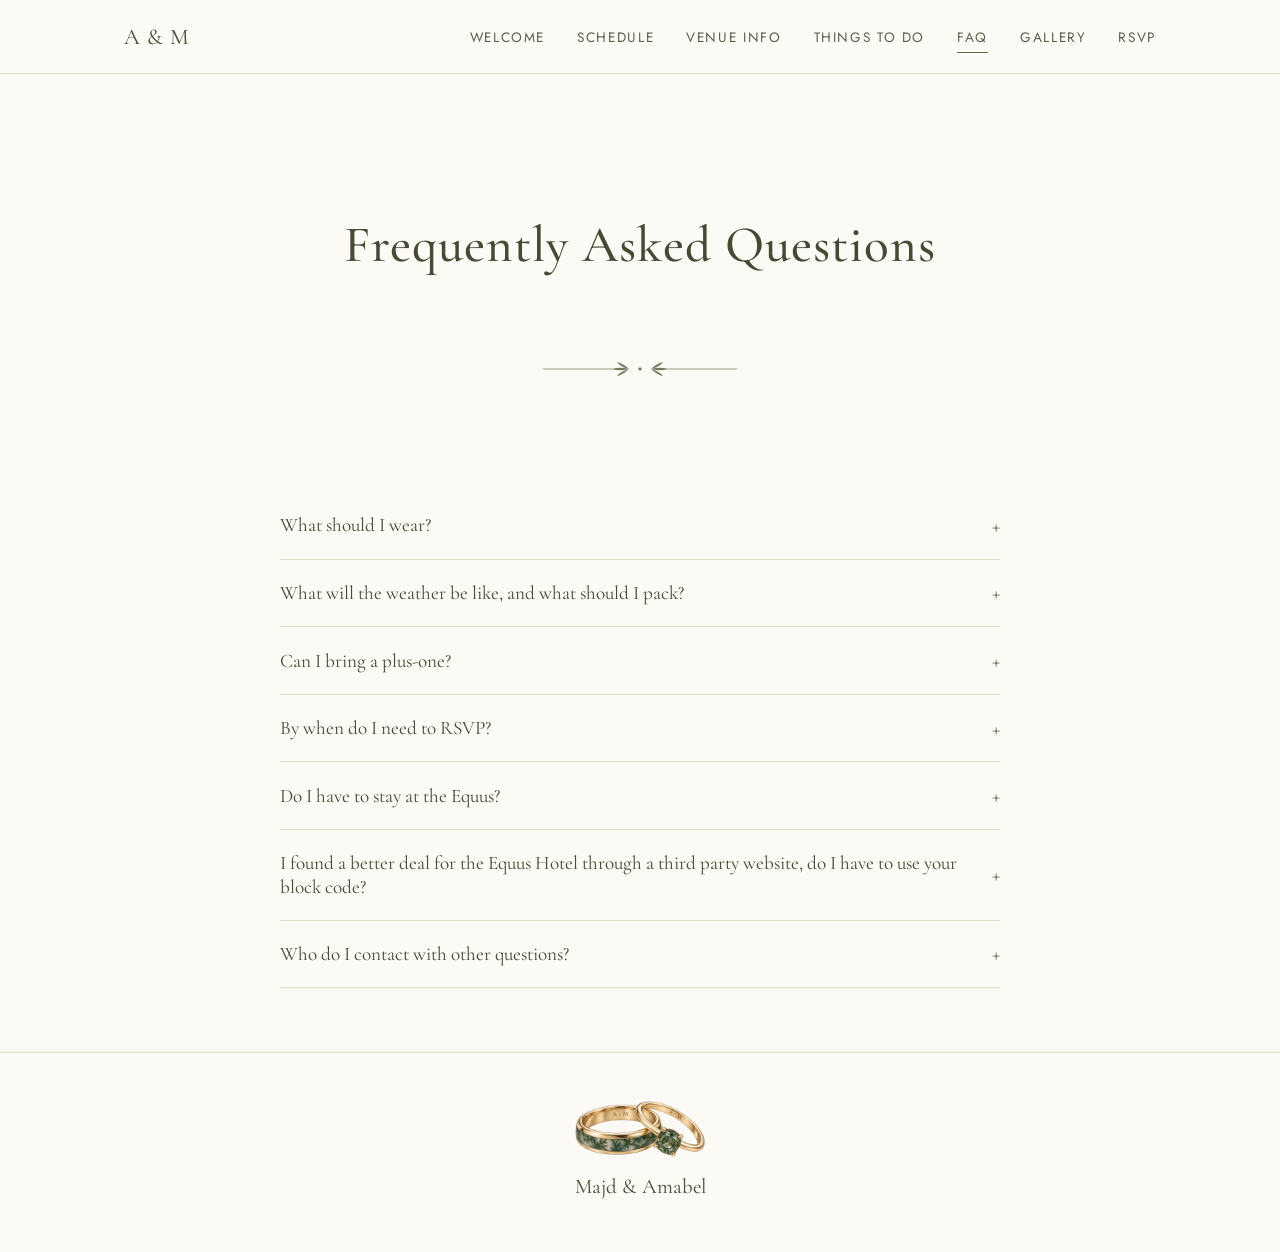
==== commit c546b995: "Rename Travel & Stay to Venue Info, add venue photo links, lighten hero decor - Nav: "Travel & Stay"" ====
--- a/faq.html
+++ b/faq.html
@@ -16,7 +16,7 @@
     <ul class="nav-links">
       <li><a href="index.html">Welcome</a></li>
       <li><a href="schedule.html">Schedule</a></li>
-      <li><a href="travel.html">Travel &amp; Stay</a></li>
+      <li><a href="travel.html">Venue Info</a></li>
       <li><a href="things-to-do.html">Things To Do</a></li>
       <li><a href="faq.html" class="active">FAQ</a></li>
       <li><a href="gallery.html">Gallery</a></li>
@@ -41,6 +41,15 @@
             Please dress in whatever makes you feel most comfortable and confident. For
             inspiration, look toward &lsquo;aloha formal&rsquo;, &lsquo;festive&rsquo;, or
             &lsquo;semi-formal&rsquo; wedding attire.
+          </p></div>
+        </div>
+        <div class="faq-item">
+          <button class="faq-question"><span>What will the weather be like, and what should I pack?</span><span class="icon">+</span></button>
+          <div class="faq-answer"><p>
+            Late March in Honolulu is warm and pleasant, typically in the high 70s to low 80s°F
+            (25&ndash;28°C), with the occasional passing shower. Pack light, breathable layers, a
+            light rain jacket, comfortable shoes for outdoor activities, and something a little
+            dressier for the wedding itself.
           </p></div>
         </div>
         <div class="faq-item">
--- a/css/style.css
+++ b/css/style.css
@@ -176,7 +176,7 @@
   width: calc(var(--name-size) * 10.5);
   max-width: none;
   height: auto;
-  opacity: 0.85;
+  opacity: 0.6;
   pointer-events: none;
   z-index: 0;
 }
@@ -225,7 +225,6 @@
   color: var(--sage);
   margin-top: 0.3rem;
 }
-
 /* ---------- Divider ---------- */
 
 .divider {
@@ -749,3 +748,12 @@
 @media (max-width: 720px) {
   .two-col { grid-template-columns: 1fr; }
 }
+
+/* Keep anchored headings clear of the sticky header */
+[id] { scroll-margin-top: 90px; }
+
+.card-link a {
+  color: var(--sage);
+  border-bottom: 1px solid var(--sage-light);
+}
+.card-link a:hover { color: var(--sage-dark); }
